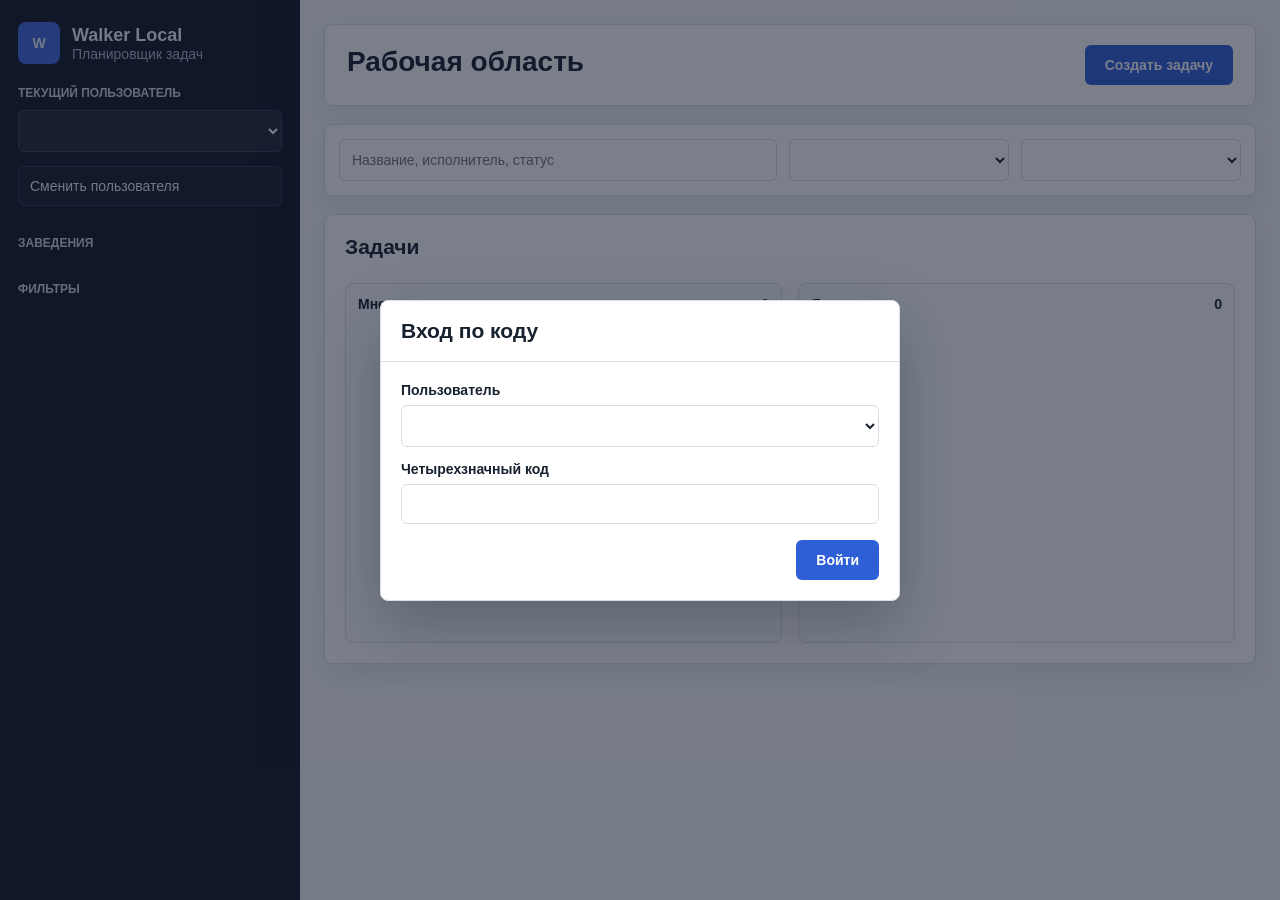
==== docs/index.html @ 0bd696e9 "Add GitHub Pages demo" ====
<!doctype html>
<html lang="ru">
<head>
  <meta charset="utf-8">
  <meta name="viewport" content="width=device-width, initial-scale=1">
  <title>Walker Local Demo</title>
  <style>
    :root {
      --bg: #f3f6f9;
      --panel: #ffffff;
      --line: #d8dee8;
      --text: #17212f;
      --muted: #687386;
      --nav: #111827;
      --accent: #2f5fd7;
      --danger: #c93535;
      --success: #18794e;
      --warning: #d97706;
    }

    * { box-sizing: border-box; }
    body {
      margin: 0;
      background: var(--bg);
      color: var(--text);
      font-family: Arial, Helvetica, sans-serif;
      font-size: 14px;
    }
    button, input, select, textarea { font: inherit; }
    button { cursor: pointer; }

    .app {
      display: grid;
      grid-template-columns: 300px minmax(760px, 1fr);
      min-height: 100vh;
    }
    .sidebar {
      background: var(--nav);
      color: #eef2f7;
      padding: 22px 18px;
      display: flex;
      flex-direction: column;
      gap: 22px;
    }
    .brand { display: flex; align-items: center; gap: 12px; }
    .mark {
      width: 42px; height: 42px; border-radius: 8px;
      display: grid; place-items: center;
      background: #4169e1; font-weight: 700;
    }
    .brand strong { display: block; font-size: 18px; }
    .brand span, .hint { color: #aeb8c8; }
    .section h2 {
      margin: 0 0 10px;
      color: #cbd5e1;
      font-size: 12px;
      text-transform: uppercase;
      letter-spacing: 0;
    }
    select, input, textarea {
      width: 100%;
      border: 1px solid var(--line);
      border-radius: 6px;
      background: #fff;
      color: var(--text);
      padding: 11px 12px;
      outline: none;
    }
    .sidebar select {
      background: #1f2937;
      color: #fff;
      border-color: #374151;
    }
    .location, .filter {
      width: 100%;
      display: flex;
      justify-content: space-between;
      align-items: center;
      min-height: 40px;
      padding: 9px 11px;
      margin-bottom: 8px;
      border: 1px solid #2f3a4c;
      border-radius: 7px;
      background: #161e2d;
      color: #eef2f7;
      text-align: left;
    }
    .location.active, .filter.active { border-color: #5572d9; background: #1b2a4b; }
    .badge {
      min-width: 28px;
      padding: 3px 8px;
      border-radius: 999px;
      background: #283244;
      text-align: center;
      color: #dce5f2;
    }

    .main { padding: 24px; }
    .topbar, .toolbar, .board {
      background: var(--panel);
      border: 1px solid var(--line);
      border-radius: 8px;
      margin-bottom: 18px;
      box-shadow: 0 10px 24px rgba(20, 32, 48, .06);
    }
    .topbar {
      padding: 20px 22px;
      display: flex;
      justify-content: space-between;
      align-items: center;
      gap: 16px;
    }
    h1, h2, h3 { margin: 0; }
    .topbar p, .board-subtitle { margin: 6px 0 0; color: var(--muted); }
    .primary {
      border: 0;
      border-radius: 6px;
      background: var(--accent);
      color: #fff;
      padding: 12px 20px;
      font-weight: 700;
    }
    .secondary {
      border: 1px solid var(--line);
      border-radius: 6px;
      background: #fff;
      padding: 9px 12px;
      font-weight: 700;
    }
    .danger-button {
      border-color: #e3b9b9;
      color: #a63b3b;
    }
    .toolbar {
      padding: 14px;
      display: grid;
      grid-template-columns: 1fr 220px 220px;
      gap: 12px;
    }
    .board { padding: 20px; }
    .board-head {
      display: flex;
      justify-content: space-between;
      gap: 16px;
      margin-bottom: 18px;
    }
    .columns {
      display: grid;
      grid-template-columns: 1fr 1fr;
      gap: 16px;
    }
    .column {
      border: 1px solid var(--line);
      border-radius: 8px;
      min-height: 360px;
      padding: 12px;
      background: #fbfcfe;
    }
    .column-title {
      display: flex;
      justify-content: space-between;
      align-items: center;
      margin-bottom: 10px;
      font-weight: 700;
    }
    .task {
      border: 1px solid var(--line);
      border-left: 5px solid #98a2b3;
      border-radius: 8px;
      background: #fff;
      padding: 14px;
      margin-bottom: 12px;
    }
    .task.status-work { border-left-color: var(--accent); }
    .task.status-done { border-left-color: var(--success); background: #f1fbf6; }
    .task.status-overdue { border-left-color: var(--danger); background: #fff5f5; }
    .task.priority-critical { box-shadow: inset 0 0 0 2px rgba(217,119,6,.22); }
    .task h3 { font-size: 17px; margin-bottom: 6px; }
    .task p { margin: 0 0 12px; color: #4b5563; }
    .meta {
      display: grid;
      grid-template-columns: 1fr 1fr;
      gap: 10px;
      margin: 12px 0;
    }
    .meta span { display: block; color: var(--muted); font-size: 12px; text-transform: uppercase; }
    .meta strong { display: block; margin-top: 3px; }
    .pill {
      display: inline-block;
      padding: 4px 9px;
      border-radius: 999px;
      background: #eef2f7;
      font-weight: 700;
    }
    .comment {
      border: 1px solid var(--line);
      border-radius: 6px;
      background: #f8fafc;
      padding: 10px;
      color: #4b5563;
      margin: 10px 0;
    }
    .actions { display: flex; flex-wrap: wrap; gap: 8px; margin-top: 10px; }
    .empty {
      padding: 34px 12px;
      text-align: center;
      color: var(--muted);
    }

    .modal {
      position: fixed;
      inset: 0;
      display: grid;
      place-items: center;
      background: rgba(15, 23, 42, .55);
      padding: 24px;
    }
    .modal.hidden { display: none; }
    .panel {
      width: min(920px, 100%);
      max-height: 92vh;
      overflow: auto;
      border-radius: 8px;
      background: #fff;
      border: 1px solid var(--line);
      box-shadow: 0 24px 60px rgba(15, 23, 42, .25);
    }
    .panel.small { width: min(520px, 100%); }
    .panel-head {
      display: flex;
      justify-content: space-between;
      align-items: center;
      padding: 18px 20px;
      border-bottom: 1px solid var(--line);
    }
    .icon {
      width: 34px; height: 34px;
      border: 1px solid var(--line);
      border-radius: 6px;
      background: #fff;
      font-size: 20px;
    }
    form { padding: 20px; }
    label { display: block; font-weight: 700; margin-bottom: 14px; }
    label span { display: block; margin-bottom: 7px; }
    .grid { display: grid; grid-template-columns: 1fr 1fr; gap: 14px; }
    .error {
      border: 1px solid #e8b9b6;
      border-radius: 6px;
      background: #fff6f5;
      color: #a33d35;
      padding: 10px 12px;
      margin-top: 8px;
    }
    .error.hidden { display: none; }
    .modal-actions {
      display: flex;
      justify-content: flex-end;
      gap: 10px;
      margin-top: 16px;
    }
  </style>
</head>
<body>
  <div class="app">
    <aside class="sidebar">
      <div class="brand">
        <div class="mark">W</div>
        <div><strong>Walker Local</strong><span>Планировщик задач</span></div>
      </div>

      <section class="section">
        <h2>Текущий пользователь</h2>
        <select id="userSelect"></select>
        <p id="roleHint" class="hint"></p>
        <button id="openLogin" class="filter" type="button"><span>Сменить пользователя</span></button>
      </section>

      <section class="section">
        <h2>Заведения</h2>
        <div id="locations"></div>
      </section>

      <section class="section">
        <h2>Фильтры</h2>
        <div id="filters"></div>
      </section>
    </aside>

    <main class="main">
      <header class="topbar">
        <div>
          <h1>Рабочая область</h1>
          <p id="subtitle"></p>
        </div>
        <button id="createTask" class="primary" type="button">Создать задачу</button>
      </header>

      <section class="toolbar">
        <input id="search" type="search" placeholder="Название, исполнитель, статус">
        <select id="statusSelect"></select>
        <select id="prioritySelect"></select>
      </section>

      <section class="board">
        <div class="board-head">
          <div>
            <h2>Задачи</h2>
            <p id="summary" class="board-subtitle"></p>
          </div>
          <span id="updated" class="hint"></span>
        </div>
        <div class="columns">
          <div class="column">
            <div class="column-title"><span>Мне поставили</span><span id="assignedCount">0</span></div>
            <div id="assignedTasks"></div>
          </div>
          <div class="column">
            <div class="column-title"><span>Я поставил</span><span id="authoredCount">0</span></div>
            <div id="authoredTasks"></div>
          </div>
        </div>
      </section>
    </main>
  </div>

  <div id="loginModal" class="modal">
    <div class="panel small">
      <div class="panel-head"><h2>Вход по коду</h2></div>
      <form id="loginForm">
        <label><span>Пользователь</span><select id="loginUser"></select></label>
        <label><span>Четырехзначный код</span><input id="loginCode" maxlength="4" inputmode="numeric" required></label>
        <div id="loginError" class="error hidden"></div>
        <div class="modal-actions"><button class="primary" type="submit">Войти</button></div>
      </form>
    </div>
  </div>

  <div id="taskModal" class="modal hidden">
    <div class="panel">
      <div class="panel-head">
        <h2>Создать задачу</h2>
        <button id="closeTask" class="icon" type="button">×</button>
      </div>
      <form id="taskForm">
        <label><span>Название</span><input id="title" required></label>
        <label><span>Описание</span><textarea id="description" rows="4"></textarea></label>
        <div class="grid">
          <label id="locationField"><span>Заведение</span><select id="taskLocation"></select></label>
          <label><span>Исполнитель</span><select id="assignee"></select></label>
          <label><span>Приоритет</span><select id="priority"></select></label>
          <label><span>Срок выполнения</span><input id="due" type="datetime-local"></label>
        </div>
        <label><span>Комментарий</span><textarea id="comment" rows="3"></textarea></label>
        <div id="taskError" class="error hidden"></div>
        <div class="modal-actions">
          <button id="cancelTask" class="secondary" type="button">Отмена</button>
          <button class="primary" type="submit">Сохранить</button>
        </div>
      </form>
    </div>
  </div>

  <script>
    const MASTER_CODE = "0000";
    const STATUSES = ["Новая", "В работе", "На проверке", "Выполнена", "Просрочена", "Отменена"];
    const PRIORITIES = ["Низкий", "Обычный", "Высокий", "Критический"];
    const locations = [
      { id: 1, name: "Биг Бен" },
      { id: 2, name: "Аксон" },
      { id: 3, name: "Лагерная" },
      { id: 4, name: "Все заведения", system: true }
    ];
    const users = [
      { id: 1, name: "Генеральный директор", role: "module_director", code: "1500", locationIds: [1,2,3,4] },
      { id: 2, name: "Директор розницы", role: "director", code: "1000", locationIds: [1,2,3,4] },
      { id: 3, name: "Управляющей модуля", role: "owner", code: "2000", locationIds: [1,2,3] },
      { id: 4, name: "Менеджер Биг Бен", role: "manager", code: "2101", locationIds: [1] },
      { id: 5, name: "Менеджер Аксон", role: "manager", code: "2202", locationIds: [2] },
      { id: 6, name: "Менеджер Лагерная", role: "manager", code: "2303", locationIds: [3] }
    ];
    let tasks = JSON.parse(localStorage.getItem("walkerDemoTasks") || "null") || [
      taskSeed("Проверить витрину", "Сверить чистоту и выкладку", 3, 2, 3, "Новая", "Обычный"),
      taskSeed("Окна", "Привести окна в порядок", 1, 3, 4, "В работе", "Высокий"),
      taskSeed("Отчет по смене", "Сдать итоговый комментарий", 4, 1, 2, "На проверке", "Обычный")
    ];
    let currentUserId = 3;
    let selectedLocationId = "";
    let selectedStatus = "";
    let selectedPriority = "";

    const $ = (id) => document.getElementById(id);

    function taskSeed(title, description, locationId, authorId, assigneeId, status, priority) {
      return {
        id: Date.now() + Math.floor(Math.random() * 100000),
        title, description, locationId, authorId, assigneeId, status, priority,
        dueDate: "", completedAt: "", comment: "Комментариев пока нет"
      };
    }
    function save() { localStorage.setItem("walkerDemoTasks", JSON.stringify(tasks)); }
    function user(id) { return users.find((item) => item.id === Number(id)); }
    function location(id) { return locations.find((item) => item.id === Number(id)); }
    function currentUser() { return user(currentUserId); }
    function canSee(task) {
      const me = currentUser();
      return task.assigneeId === me.id || task.authorId === me.id;
    }
    function canAssignTo(author, assignee) {
      if (author.role === "module_director") return assignee.role === "director";
      if (author.role === "director") return assignee.role === "owner";
      if (author.role === "owner") return assignee.role === "manager";
      if (author.role === "manager") return assignee.id === author.id;
      return false;
    }
    function allowedAssignees() {
      const me = currentUser();
      return users.filter((candidate) => canAssignTo(me, candidate));
    }
    function effectiveLocationForAssignee(assigneeId) {
      const me = currentUser();
      const assignee = user(assigneeId);
      if (me.role === "module_director" || me.role === "director") return 4;
      if (assignee.role === "manager") return assignee.locationIds[0];
      return Number($("taskLocation").value || me.locationIds[0]);
    }
    function visibleTasks() {
      const query = $("search").value.trim().toLowerCase();
      return tasks.filter(canSee).filter((task) => {
        if (selectedLocationId && task.locationId !== Number(selectedLocationId)) return false;
        if (selectedStatus && task.status !== selectedStatus) return false;
        if (selectedPriority && task.priority !== selectedPriority) return false;
        const haystack = [task.title, task.description, task.status, task.priority, user(task.assigneeId).name, user(task.authorId).name, location(task.locationId).name].join(" ").toLowerCase();
        return !query || haystack.includes(query);
      });
    }
    function roleText(role) {
      return {
        module_director: "Генеральный директор",
        director: "Директор розницы",
        owner: "Управляющей модуля",
        manager: "Менеджер"
      }[role] || role;
    }

    function init() {
      renderStaticSelects();
      bind();
      renderAll();
      $("loginModal").classList.remove("hidden");
    }
    function bind() {
      $("openLogin").addEventListener("click", () => $("loginModal").classList.remove("hidden"));
      $("loginForm").addEventListener("submit", login);
      $("createTask").addEventListener("click", openTaskModal);
      $("closeTask").addEventListener("click", closeTaskModal);
      $("cancelTask").addEventListener("click", closeTaskModal);
      $("taskForm").addEventListener("submit", createTask);
      $("search").addEventListener("input", renderTasks);
      $("statusSelect").addEventListener("change", (e) => { selectedStatus = e.target.value; syncFilters(); renderTasks(); });
      $("prioritySelect").addEventListener("change", (e) => { selectedPriority = e.target.value; renderTasks(); });
      $("userSelect").addEventListener("change", (e) => { currentUserId = Number(e.target.value); $("loginModal").classList.remove("hidden"); });
    }
    function renderStaticSelects() {
      $("loginUser").innerHTML = users.map((u) => `<option value="${u.id}">${u.name}</option>`).join("");
      $("userSelect").innerHTML = users.map((u) => `<option value="${u.id}">${u.name} · ${roleText(u.role)}</option>`).join("");
      $("statusSelect").innerHTML = `<option value="">Все статусы</option>` + STATUSES.map((s) => `<option>${s}</option>`).join("");
      $("prioritySelect").innerHTML = `<option value="">Все приоритеты</option>` + PRIORITIES.map((p) => `<option>${p}</option>`).join("");
      $("priority").innerHTML = PRIORITIES.map((p) => `<option ${p === "Обычный" ? "selected" : ""}>${p}</option>`).join("");
    }
    function login(event) {
      event.preventDefault();
      const selected = user($("loginUser").value);
      const code = $("loginCode").value.trim();
      if (code !== selected.code && code !== MASTER_CODE) {
        $("loginError").textContent = "Неверный код пользователя";
        $("loginError").classList.remove("hidden");
        return;
      }
      currentUserId = selected.id;
      selectedLocationId = "";
      $("loginError").classList.add("hidden");
      $("loginCode").value = "";
      $("loginModal").classList.add("hidden");
      renderAll();
    }
    function renderAll() {
      const me = currentUser();
      $("userSelect").value = me.id;
      $("loginUser").value = me.id;
      $("roleHint").textContent = `${me.name} · доступ: ${me.locationIds.map((id) => location(id).name).join(", ")}`;
      $("subtitle").textContent = `${me.name}: доступ ${me.locationIds.filter((id) => id !== 4).map((id) => location(id).name).join(", ") || "Все заведения"}`;
      renderLocations();
      renderFilters();
      renderTasks();
    }
    function renderLocations() {
      const me = currentUser();
      const available = locations.filter((loc) => !loc.system && me.locationIds.includes(loc.id));
      $("locations").innerHTML = available.map((loc) => {
        const count = tasks.filter((task) => canSee(task) && task.locationId === loc.id).length;
        return `<button class="location ${selectedLocationId === String(loc.id) ? "active" : ""}" data-location="${loc.id}" type="button"><span>${loc.name}</span><span class="badge">${count}</span></button>`;
      }).join("");
      $("locations").querySelectorAll("button").forEach((button) => {
        button.addEventListener("click", () => {
          selectedLocationId = selectedLocationId === button.dataset.location ? "" : button.dataset.location;
          renderAll();
        });
      });
    }
    function renderFilters() {
      const list = [
        ["", "Все задачи"],
        ["Новая", "Новые"],
        ["В работе", "В работе"],
        ["Просрочена", "Просрочены"],
        ["На проверке", "На проверке"],
        ["Выполнена", "Выполнена"]
      ];
      const base = tasks.filter(canSee);
      $("filters").innerHTML = list.map(([value, label]) => {
        const count = value ? base.filter((task) => task.status === value).length : base.length;
        return `<button class="filter ${selectedStatus === value ? "active" : ""}" data-status="${value}" type="button"><span>${label}</span><span class="badge">${count}</span></button>`;
      }).join("");
      $("filters").querySelectorAll("button").forEach((button) => {
        button.addEventListener("click", () => {
          selectedStatus = button.dataset.status;
          syncFilters();
          renderTasks();
        });
      });
    }
    function syncFilters() {
      $("statusSelect").value = selectedStatus;
      document.querySelectorAll(".filter").forEach((button) => button.classList.toggle("active", button.dataset.status === selectedStatus));
    }
    function renderTasks() {
      const rows = visibleTasks();
      const assigned = rows.filter((task) => task.assigneeId === currentUserId);
      const authored = rows.filter((task) => task.authorId === currentUserId);
      $("assignedCount").textContent = assigned.length;
      $("authoredCount").textContent = authored.length;
      $("summary").textContent = `${rows.length} задач для ${currentUser().name}`;
      $("updated").textContent = `Обновлено: ${new Date().toLocaleTimeString("ru-RU")}`;
      $("assignedTasks").innerHTML = assigned.length ? assigned.map(renderTask).join("") : `<div class="empty">Нет входящих задач</div>`;
      $("authoredTasks").innerHTML = authored.length ? authored.map(renderTask).join("") : `<div class="empty">Нет задач, которые вы поставили</div>`;
      document.querySelectorAll("[data-action]").forEach((button) => button.addEventListener("click", handleAction));
      renderLocations();
      renderFilters();
    }
    function renderTask(task) {
      const statusClass = task.status === "В работе" ? "status-work" : task.status === "Выполнена" ? "status-done" : task.status === "Просрочена" ? "status-overdue" : "";
      const priorityClass = task.priority === "Критический" ? "priority-critical" : "";
      return `<article class="task ${statusClass} ${priorityClass}">
        <h3>${task.title}</h3>
        <p>${task.description || "Описание не указано"}</p>
        <div class="meta">
          <div><span>Статус</span><strong class="pill">${task.status}</strong></div>
          <div><span>Приоритет</span><strong class="pill">${task.priority}</strong></div>
          <div><span>Заведение</span><strong>${location(task.locationId).name}</strong></div>
          <div><span>Исполнитель</span><strong>${user(task.assigneeId).name}</strong></div>
          <div><span>Автор</span><strong>${user(task.authorId).name}</strong></div>
          <div><span>Срок</span><strong>${task.dueDate || "Без срока"}</strong></div>
        </div>
        <div class="comment">${task.comment || "Комментариев пока нет"}</div>
        <div class="actions">${renderActions(task)}</div>
      </article>`;
    }
    function renderActions(task) {
      const me = currentUser();
      const actions = [];
      if (task.assigneeId === me.id && task.status === "Новая") actions.push(button(task.id, "В работе", "В работу"));
      if (task.assigneeId === me.id && task.status === "В работе") actions.push(button(task.id, "На проверке", "На проверку"));
      if (task.authorId === me.id && task.status === "На проверке") {
        actions.push(button(task.id, "Выполнена", "Задача выполнена"));
        actions.push(button(task.id, "В работе", "Вернуть в работу"));
        actions.push(button(task.id, "Отменена", "Задача отклонена", "danger-button"));
      }
      if (task.authorId === me.id && ["Выполнена", "Отменена"].includes(task.status)) {
        actions.push(`<button class="secondary danger-button" data-action="delete" data-id="${task.id}" type="button">Удалить</button>`);
      }
      return actions.join("");
    }
    function button(id, status, label, extra = "") {
      return `<button class="secondary ${extra}" data-action="status" data-id="${id}" data-status="${status}" type="button">${label}</button>`;
    }
    function handleAction(event) {
      const id = Number(event.currentTarget.dataset.id);
      const task = tasks.find((item) => item.id === id);
      if (event.currentTarget.dataset.action === "delete") {
        tasks = tasks.filter((item) => item.id !== id);
      } else {
        task.status = event.currentTarget.dataset.status;
        task.comment = prompt("Комментарий к задаче", task.comment || "") || task.comment;
      }
      save();
      renderAll();
    }
    function openTaskModal() {
      const me = currentUser();
      $("taskForm").reset();
      $("taskError").classList.add("hidden");
      $("assignee").innerHTML = allowedAssignees().map((u) => `<option value="${u.id}">${u.name} · ${roleText(u.role)}</option>`).join("");
      $("taskLocation").innerHTML = locations.filter((loc) => !loc.system && me.locationIds.includes(loc.id)).map((loc) => `<option value="${loc.id}">${loc.name}</option>`).join("");
      $("locationField").style.display = (me.role === "module_director" || me.role === "director") ? "none" : "block";
      $("taskModal").classList.remove("hidden");
    }
    function closeTaskModal() { $("taskModal").classList.add("hidden"); }
    function createTask(event) {
      event.preventDefault();
      const assigneeId = Number($("assignee").value);
      if (!canAssignTo(currentUser(), user(assigneeId))) {
        $("taskError").textContent = "Недостаточно прав для назначения этому пользователю";
        $("taskError").classList.remove("hidden");
        return;
      }
      tasks.unshift({
        id: Date.now(),
        title: $("title").value.trim(),
        description: $("description").value.trim(),
        locationId: effectiveLocationForAssignee(assigneeId),
        authorId: currentUserId,
        assigneeId,
        priority: $("priority").value,
        status: "Новая",
        dueDate: $("due").value ? new Date($("due").value).toLocaleString("ru-RU") : "",
        completedAt: "",
        comment: $("comment").value.trim()
      });
      save();
      closeTaskModal();
      renderAll();
    }
    init();
  </script>
</body>
</html>
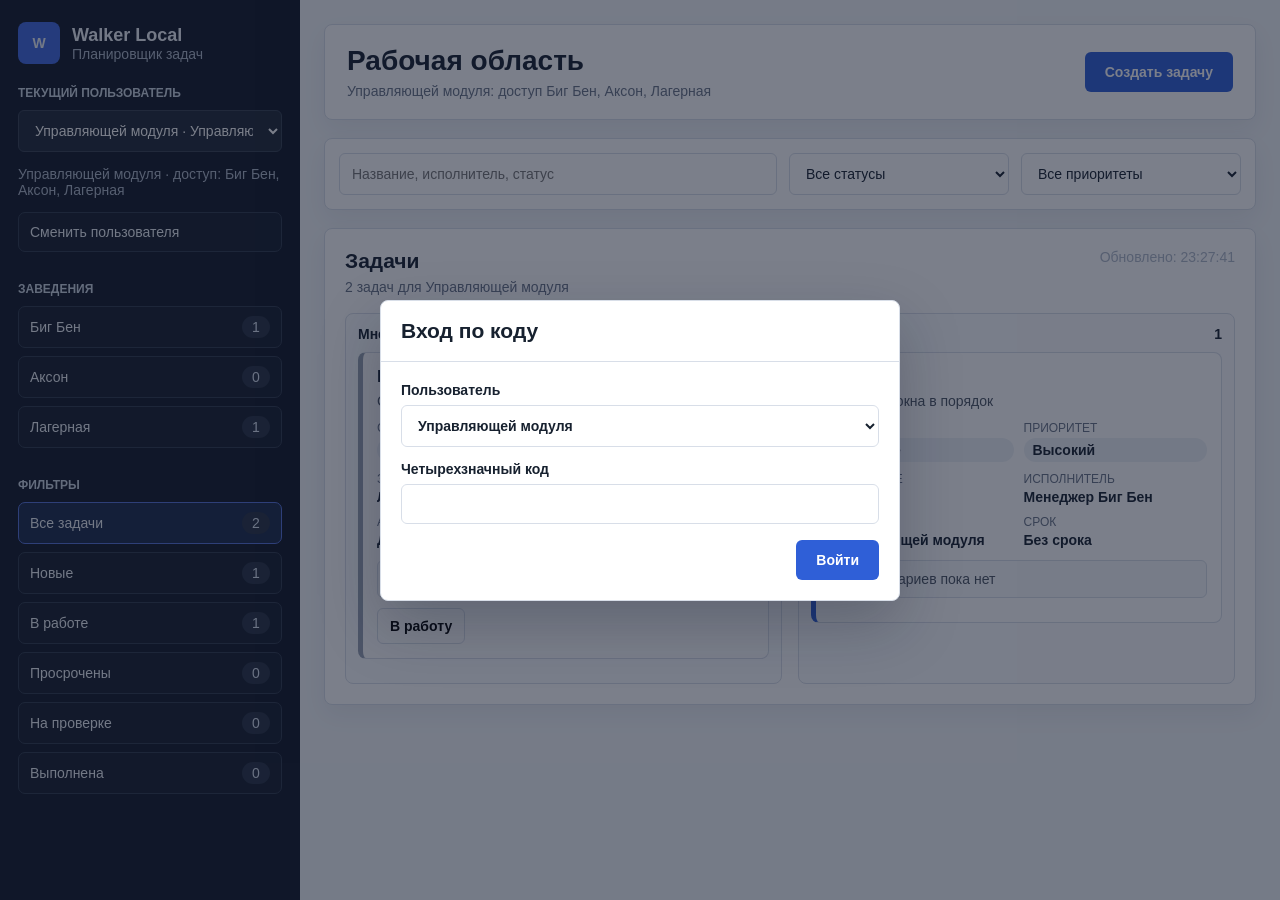
==== commit 5d024217: "Fix standalone demo user loading" ====
--- a/docs/index.html
+++ b/docs/index.html
@@ -271,7 +271,14 @@
 
       <section class="section">
         <h2>Текущий пользователь</h2>
-        <select id="userSelect"></select>
+        <select id="userSelect">
+          <option value="1">Генеральный директор · Генеральный директор</option>
+          <option value="2">Директор розницы · Директор розницы</option>
+          <option value="3">Управляющей модуля · Управляющей модуля</option>
+          <option value="4">Менеджер Биг Бен · Менеджер</option>
+          <option value="5">Менеджер Аксон · Менеджер</option>
+          <option value="6">Менеджер Лагерная · Менеджер</option>
+        </select>
         <p id="roleHint" class="hint"></p>
         <button id="openLogin" class="filter" type="button"><span>Сменить пользователя</span></button>
       </section>
@@ -328,7 +335,14 @@
     <div class="panel small">
       <div class="panel-head"><h2>Вход по коду</h2></div>
       <form id="loginForm">
-        <label><span>Пользователь</span><select id="loginUser"></select></label>
+        <label><span>Пользователь</span><select id="loginUser">
+          <option value="1">Генеральный директор</option>
+          <option value="2">Директор розницы</option>
+          <option value="3">Управляющей модуля</option>
+          <option value="4">Менеджер Биг Бен</option>
+          <option value="5">Менеджер Аксон</option>
+          <option value="6">Менеджер Лагерная</option>
+        </select></label>
         <label><span>Четырехзначный код</span><input id="loginCode" maxlength="4" inputmode="numeric" required></label>
         <div id="loginError" class="error hidden"></div>
         <div class="modal-actions"><button class="primary" type="submit">Войти</button></div>
@@ -400,7 +414,7 @@
     }
     function save() { localStorage.setItem("walkerDemoTasks", JSON.stringify(tasks)); }
     function user(id) { return users.find((item) => item.id === Number(id)); }
-    function location(id) { return locations.find((item) => item.id === Number(id)); }
+    function getLocation(id) { return locations.find((item) => item.id === Number(id)); }
     function currentUser() { return user(currentUserId); }
     function canSee(task) {
       const me = currentUser();
@@ -430,7 +444,7 @@
         if (selectedLocationId && task.locationId !== Number(selectedLocationId)) return false;
         if (selectedStatus && task.status !== selectedStatus) return false;
         if (selectedPriority && task.priority !== selectedPriority) return false;
-        const haystack = [task.title, task.description, task.status, task.priority, user(task.assigneeId).name, user(task.authorId).name, location(task.locationId).name].join(" ").toLowerCase();
+        const haystack = [task.title, task.description, task.status, task.priority, user(task.assigneeId).name, user(task.authorId).name, getLocation(task.locationId).name].join(" ").toLowerCase();
         return !query || haystack.includes(query);
       });
     }
@@ -459,7 +473,11 @@
       $("search").addEventListener("input", renderTasks);
       $("statusSelect").addEventListener("change", (e) => { selectedStatus = e.target.value; syncFilters(); renderTasks(); });
       $("prioritySelect").addEventListener("change", (e) => { selectedPriority = e.target.value; renderTasks(); });
-      $("userSelect").addEventListener("change", (e) => { currentUserId = Number(e.target.value); $("loginModal").classList.remove("hidden"); });
+      $("userSelect").addEventListener("change", (e) => {
+        currentUserId = Number(e.target.value);
+        $("loginUser").value = e.target.value;
+        $("loginModal").classList.remove("hidden");
+      });
     }
     function renderStaticSelects() {
       $("loginUser").innerHTML = users.map((u) => `<option value="${u.id}">${u.name}</option>`).join("");
@@ -488,8 +506,8 @@
       const me = currentUser();
       $("userSelect").value = me.id;
       $("loginUser").value = me.id;
-      $("roleHint").textContent = `${me.name} · доступ: ${me.locationIds.map((id) => location(id).name).join(", ")}`;
-      $("subtitle").textContent = `${me.name}: доступ ${me.locationIds.filter((id) => id !== 4).map((id) => location(id).name).join(", ") || "Все заведения"}`;
+      $("roleHint").textContent = `${me.name} · доступ: ${me.locationIds.map((id) => getLocation(id).name).join(", ")}`;
+      $("subtitle").textContent = `${me.name}: доступ ${me.locationIds.filter((id) => id !== 4).map((id) => getLocation(id).name).join(", ") || "Все заведения"}`;
       renderLocations();
       renderFilters();
       renderTasks();
@@ -557,7 +575,7 @@
         <div class="meta">
           <div><span>Статус</span><strong class="pill">${task.status}</strong></div>
           <div><span>Приоритет</span><strong class="pill">${task.priority}</strong></div>
-          <div><span>Заведение</span><strong>${location(task.locationId).name}</strong></div>
+          <div><span>Заведение</span><strong>${getLocation(task.locationId).name}</strong></div>
           <div><span>Исполнитель</span><strong>${user(task.assigneeId).name}</strong></div>
           <div><span>Автор</span><strong>${user(task.authorId).name}</strong></div>
           <div><span>Срок</span><strong>${task.dueDate || "Без срока"}</strong></div>
